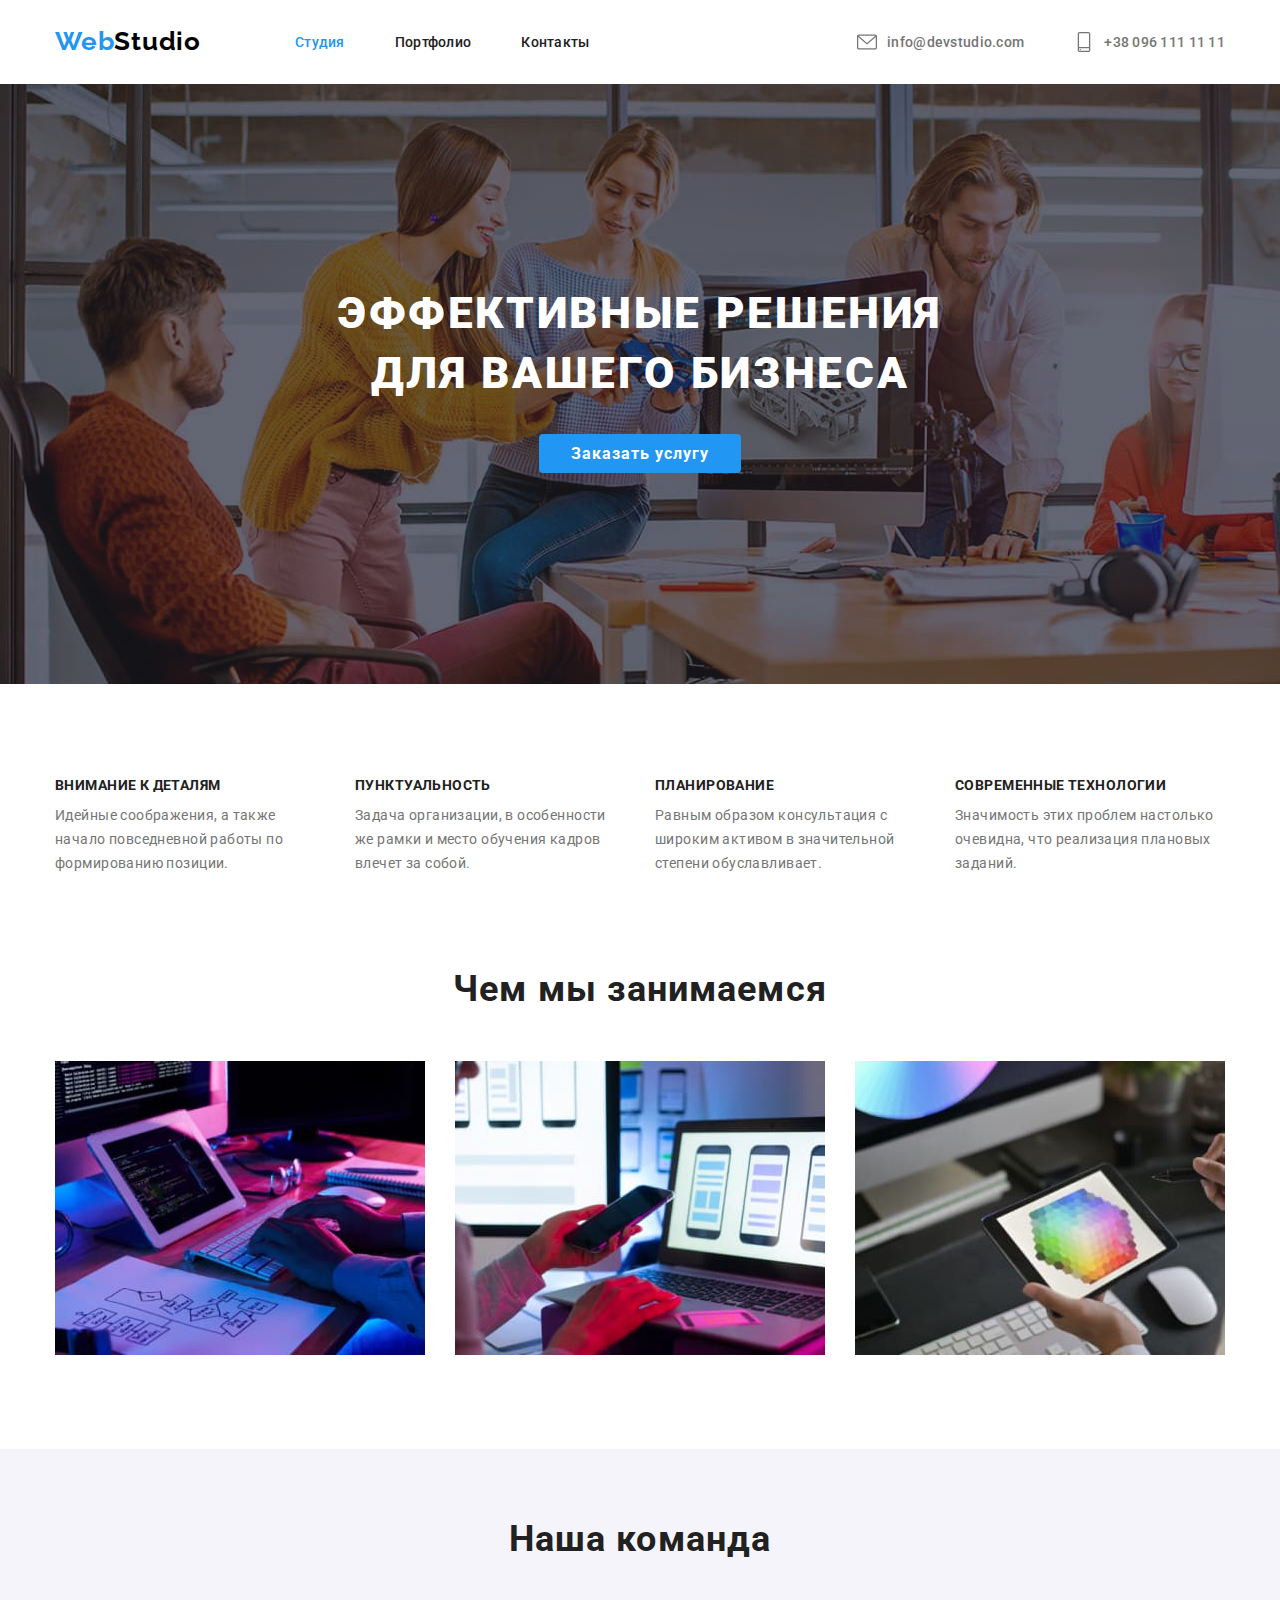
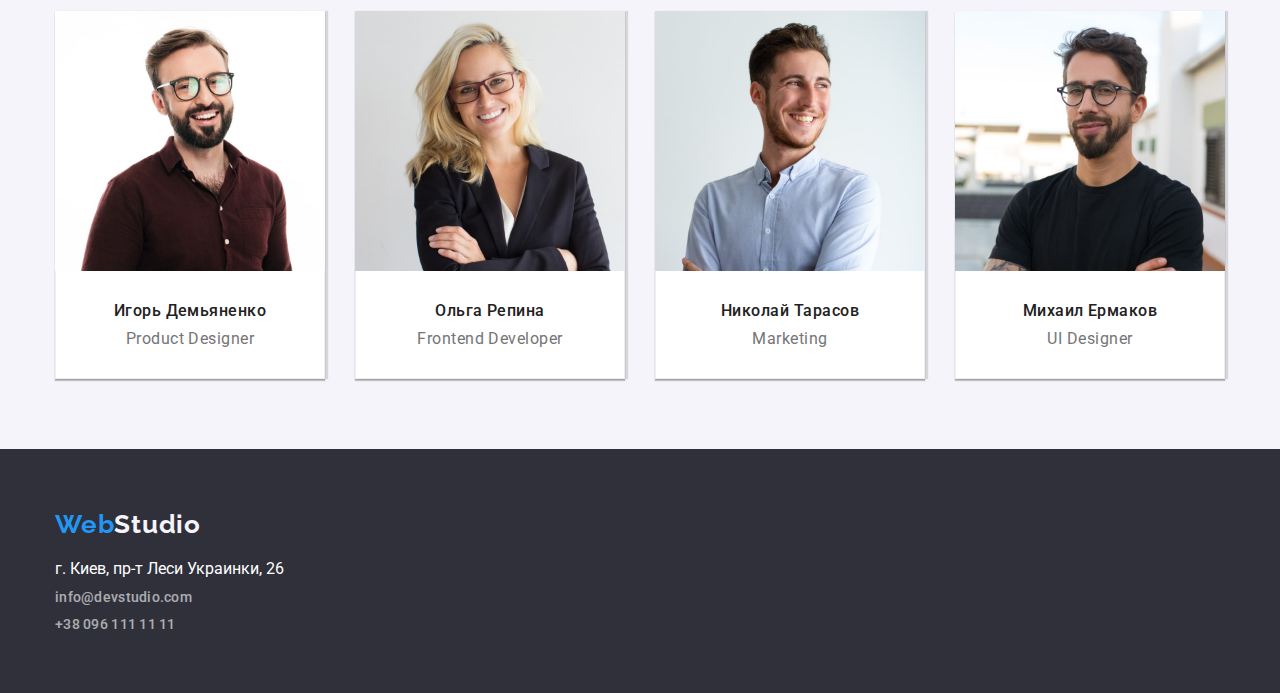
==== index.html @ e435bd5f "svg heder" ====
<!DOCTYPE html>
<html lang="ru">
  <head>
    <meta charset="UTF-8" />
    <meta http-equiv="X-UA-Compatible" content="IE=edge" />
    <meta name="viewport" content="width=device-width, initial-scale=1.0" />
    <title>Document</title>
    <link
      href="https://cdnjs.cloudflare.com/ajax/libs/modern-normalize/1.1.0/modern-normalize.min.css"
      rel="stylesheet"
    />
    <link rel="preconnect" href="https://fonts.googleapis.com" />
    <link rel="preconnect" href="https://fonts.gstatic.com" crossorigin />
    <link
      href="https://fonts.googleapis.com/css2?family=Raleway:wght@700&family=Roboto:wght@400;500;700;900&display=swap"
      rel="stylesheet"
    />
    <link rel="stylesheet" href="./css/styles.css" />
  </head>
  <body>
    <!-- Шапка макета -->
    <header class="page-header">
      <div class="container header-container">
        <nav class="nav-flex">
          <a href="/" class="logo decoration"> <span class="web">Web</span>Studio </a>

          <ul class="site-nav">
            <li class="li-site-nav">
              <a href="./index.html" class="link decoration current">Студия</a>
            </li>
            <li class="li-site-nav">
              <a href="./portfolio.html" class="link decoration">Портфолио</a>
            </li>
            <li class="li-site-nav"><a href="" class="link decoration">Контакты</a></li>
          </ul>
        </nav>

        <ul class="auht-nav">
          <li class="li-auht">
            <a href="mailto:info@devstudio.com" class="nav decoration">
              <svg class="link-icon">
                <use href="./images/icons.svg#icon-envelope-hover-1">  
                </use>
              </svg> info@devstudio.com </a>
          </li>
          <li class="li-auht">
            <a href="tel:+380961111111" class="nav decoration"> <svg class="link-icon">
                <use href="./images/icons.svg#icon-smartphone-1">   
                </use>
              </svg> +38 096 111 11 11</a>
          </li>
        </ul>
      </div>
    </header>
    <!-- Блок герой -->
    <main>
      <section class="main-title">
        <div class="container container-heroes">
          <h1 class="title-text">Эффективные решения для вашего бизнеса</h1>
          <button type="button-main" aria-label="Заказать услугу" class="hero-buton">Заказать услугу</button>
        </div>
      </section>

      <!-- Блок наша особенность -->
      <section class="section">
        <div class="container color">
          <h2 class="visually-hidden">Особнности</h2>
          <ul class="box-item">
            <li class="box-li">
              <h3 class="subtitle-list">Внимание к деталям</h3>
              <p class="text">
                Идейные соображения, а также начало повседневной работы по формированию позиции.
              </p>
            </li>
            <li class="box-li">
              <h3 class="subtitle-list">Пунктуальность</h3>
              <p class="text">
                Задача организации, в особенности же рамки и место обучения кадров влечет за собой.
              </p>
            </li>
            <li class="box-li">
              <h3 class="subtitle-list">Планирование</h3>
              <p class="text">
                Равным образом консультация с широким активом в значительной степени обуславливает.
              </p>
            </li>
            <li class="box-li">
              <h3 class="subtitle-list">Современные технологии</h3>
              <p class="text">
                Значимость этих проблем настолько очевидна, что реализация плановых заданий.
              </p>
            </li>
          </ul>
        </div>
      </section>
      <!-- Блок Чем мы занимаемся -->
      <section class="section-img">
        <div class="container">
          <h2 class="section-title">Чем мы занимаемся</h2>
          <ul class="box-doing">
            <li class="doing-img">
              <img src="./images/box_1.jpg" alt="пример работы" width="370" class="img" />
            </li>
            <li class="doing-img">
              <img src="./images/box_2.jpg" alt="пример работы" width="370" class="img" />
            </li>
            <li class="doing-img">
              <img src="./images/box_3.jpg" alt="пример работы" width="370" class="img" />
            </li>
          </ul>
        </div>
      </section>
      <!-- Наша команда -->
      <section class="section-color">
        <div class="container comand-container">
          <h2 class="section-title">Наша команда</h2>
          <ul class="box-comand">
            <li class="comand-li">
              <img
                src="./images/product_designer.jpg"
                alt="дизайнер"
                width="270"
                height="260"
                class="img"
              />
              <div class="comand-div">
                <h3 class="subtitle-name">Игорь Демьяненко</h3>
                <p lang="en" class="profeshion-text">Product Designer</p>
              </div>
            </li>
            <li class="comand-li">
              <img
                src="./images/frontend_developer.jpg"
                alt="разрабочик"
                width="270"
                height="260"
                class="img"
              />
              <div class="comand-div">
                <h3 class="subtitle-name">Ольга Репина</h3>
                <p lang="en" class="profeshion-text">Frontend Developer</p>
              </div>
            </li>
            <li class="comand-li">
              <img
                src="./images/marketing.jpg"
                alt="маркетолог"
                width="270"
                height="260"
                class="img"
              />
              <div class="comand-div">
                <h3 class="subtitle-name">Николай Тарасов</h3>
                <p lang="en" class="profeshion-text">Marketing</p>
              </div>
            </li>
            <li class="comand-li">
              <img
                src="./images/ul_designer.jpg"
                alt="дизайнер"
                width="270"
                height="260"
                class="img"
              />
              <div class="comand-div">
                <h3 class="subtitle-name">Михаил Ермаков</h3>
                <p lang="en" class="profeshion-text">UI Designer</p>
              </div>
            </li>
          </ul>
        </div>
      </section>
    </main>

    <!-- футер -->
    <footer class="footer">
      <div class="container footer-wrapper">
          <a href="/" class="logo-footer decoration">
            <span class="web">Web</span><span class="text-studio">Studio</span>
          </a>
        <address class="footer-block">
          <ul>
            <li>
             <a class="adress-li" href="https://goo.gl/maps/zG4fFwA3g8CC15fF7"> г. Киев, пр-т Леси Украинки, 26</a></li>
            <li>
              <a href="mailto:info@devstudio.com" class="footer-link">info@devstudio.com</a>
            </li>
            <li>
              <a class="footer-link" href="tel:+380961111111">+38 096 111 11 11</a>
            </li>
          </ul>
        </address>
      </div>
    </footer>
  </body>
</html>
---- css/styles.css ----
:root {
  --primary-text-color: #212121;
  --secondary-text-color: #757575;
  --acent-text-color: #2196f3;
  --header-text-color: #ffffff;
  --logo-text-color: #000000;
  --footer-background: #2f303a;
  --background-bootun: #f5f4fa;
  --footer-nav-text: 255, 255, 255;
  --button-border: #ececec;
  --section-color: #f5f4fa;
}

/* scroll */

body::-webkit-scrollbar {
  width: 3px;
}

body::-webkit-scrollbar-track {
  box-shadow: inset 0 0 6px rgba(0, 0, 0, 0.3);
}

body::-webkit-scrollbar-thumb {
  background-color: darkgrey;
  outline: 1px solid slategrey;
}

/* end scroll  */

ul {
  margin: 0;
  padding: 0;
  list-style: none;
}

.decoration {
  text-decoration: none;
}

p,
h1,
h2,
h3,
h4,
h5,
h6 {
  margin: 0;
}

body {
  font-family: 'Roboto', sans-serif;
  color: var(--primary-text-color);
  font-style: normal;
}

address {
  font-family: 'Roboto', sans-serif;
  color: var(--section-color);
  font-style: normal;
}

.img {
  display: block;
  max-width: 100%;
  height: auto;
}

.container {
  width: 1200px;
  margin: 0 auto;
  padding-left: 15px;
  padding-right: 15px;
}

/* Шапка макета */
.header-container {
  display: flex;
}

.nav-flex {
  display: flex;
  align-items: center;
}

.site-nav {
  display: flex;
}

.li-site-nav:not(:last-child) {
  margin-right: 50px;
}

.auht-nav {
  display: flex;
  align-items: center;
  margin-left: auto;
}

.li-site-nav:not(:last-child) {
  margin-right: 50px;
}
.decoration.current {
  color: var(--acent-text-color);
}

.logo {
  color: var(--logo-text-color);
  margin-right: 94px;

  font-family: 'Raleway', sans-serif;
  font-weight: 700;
  font-size: 26px;
  line-height: 1.2;
  letter-spacing: 0.03em;
}

.web {
  color: var(--acent-text-color);
}

.site-nav .link {
  display: block;
  padding-top: 32px;
  padding-bottom: 32px;
  

  color: var(--primary-text-color);

  font-weight: 500;
  font-size: 14px;
  line-height: 16px;
  letter-spacing: 0.02em;
}

.auht-nav .nav {
  display: flex;
  padding-top: 32px;
  padding-bottom: 32px;
 align-items: center;
  color: var(--secondary-text-color);

  font-weight: 500;
  font-size: 14px;
  line-height: 16px;
  letter-spacing: 0.02em;
}

.link-icon{
  display: flex;
  margin-right: 10px;
  width: 20px;
  height: 20px;
  fill: var(--secondary-text-color);
}

 .link-icon:hover,
 .link-icon:focus{
  background-color: var(--acent-text-color);
 }
 
 .link-icon:hover svg,
 .link-icon:focus svg {
  fill: var(--acent-text-color);
 }
.auht-nav .li-auht + .li-auht {
  margin-left: 50px;
}

.site-nav .link:hover,
.site-nav .link:focus {
  color: var(--acent-text-color);
}

.auht-nav .nav:hover,
.auht-nav .nav:focus {
  color: var(--acent-text-color);
}

.site-nav .link.current {
  color: var(--acent-text-color);
}

/* блок герой */
.main-title {
  box-sizing: border-box;
  max-width: 1600px;
  height: 600px;
  margin: 0 auto;
  background-color: var(--footer-background);
  padding-top: 200px;
  padding-bottom: 200px;
  text-align: center;
  background-image: linear-gradient(
    to right,
    rgba(47, 48, 58, 0.4),
    rgba(47, 48, 58, 0.4)
  ), url(../images/Img\ \(1\).jpg);
  

}

.section{
  padding-top: 94px;
  padding-bottom: 94px;
}

.title-text {
  width: 696px;
  margin: 0 auto;
  margin-bottom: 30px;
  text-align: center;

  color: var(--header-text-color);

  font-weight: 900;
  font-size: 44px;
  line-height: 1.36;

  letter-spacing: 0.06em;
  text-transform: uppercase;
}

.hero-buton {
  display: block;
  border: 1px solid var(--acent-text-colo);
  margin: 0 auto;
  border-radius: 4px;
  padding: 10px 32px;

  align-items: center;
  text-align: center;

  background-color: var(--acent-text-color);
  color: var(--header-text-color);

  cursor: pointer;
  font-weight: 700;
  font-size: 16px;
  line-height: 1.2;
  letter-spacing: 0.06em;
}
/* Блок наша особенность */
.box-item {
  display: flex;
}

.box-li {
  display: block;
  width: 270px;
}

.box-li:not(:last-child) {
  margin-right: 30px;
}

.visually-hidden {
  position: absolute;
  clip: rect(0 0 0 0);
  width: 1px;
  height: 1px;
  margin: -1px;
}

.section-title {
  margin-bottom: 50px;

  font-weight: 700;
  font-size: 36px;
  line-height: 1.16;
  text-align: center;
  letter-spacing: 0.03em;
}

.subtitle-list {
  margin-bottom: 10px;

  font-weight: 700;
  font-size: 14px;
  line-height: 1.14;
  letter-spacing: 0.03em;
  text-transform: uppercase;
}

.text {
  color: var(--secondary-text-color);

  font-size: 14px;
  line-height: 1.7;
  letter-spacing: 0.03em;
}

/* <!-- Блок Чем мы занимаемся --> */
.section-img{
  padding-bottom: 94px;
}
.box-doing {
  display: flex;
}

.doing-img {
  display: block;
}

.doing-img:not(:last-child) {
  margin-right: 30px;
}
/* <!-- Наша команда --> */
.section-color{
  box-sizing: border-box;
  max-width: 1600px;
  height: 600px;
  margin: 0 auto;
  text-align: center;
 background-color: var(--section-color);
 padding-top: 94px;
 padding-bottom: 94px;
}

.comand-container {
  height: 100%;
  display: flex;
  align-items: center;
  justify-content: center;
  flex-direction: column;
}

.box-comand {
  display: flex;
}

.comand-li:not(:last-child) {
  margin-right: 30px;
}

.comand-li {
  box-shadow: 0px 2px 1px rgba(0, 0, 0, 0.2), 0px 1px 1px rgba(0, 0, 0, 0.14),
    3px 0px 1px rgba(0, 0, 0, 0.12);
}

.comand-div {
  text-align: center;
  padding-top: 30px;
  padding-bottom: 30px;
  border: 1px solid #eeeeee;
  border-top: none;

  background-color: var(--header-text-color);
}

.subtitle-name {
  margin-bottom: 10px;
  font-weight: 500;
  font-size: 16px;
  line-height: 19px;
  letter-spacing: 0.03em;
}

.profeshion-text {
  color: var(--secondary-text-color);

  font-size: 16px;
  line-height: 1.18;
  letter-spacing: 0.03em;
}

/* портфолио */

.border {
  border-bottom: 1px solid #ececec;
}

.portfolio-button {
  display: flex;
  flex-wrap: wrap;
}

.portfolio-button {
  margin-bottom: 54px;
  justify-content: center;
  text-align: center;
}
.button-text {
  border: 1px solid var(--button-border);
  border-radius: 4px;
  padding: 6px 22px;

  border-style: none;
  background-color: var(--background-bootun);
  color: var(--primary-text-color);
  box-shadow: 0px 2px 1px rgba(0, 0, 0, 0.2);

  font-weight: 500;
  font-size: 16px;
  line-height: 1.6;
  letter-spacing: 0.03em;
}
 
.button-wrapper:not(:last-child) {
  margin-right: 8px;
}

.button-text:hover,
.button-text:focus {
  background-color: var(--acent-text-color);
  color: var(--header-text-color);
  cursor: pointer;
}

.portfolio-flex {
  display: flex;
  flex-wrap: wrap;
  margin-left: -30px;
  margin-top: -30px;
  
}

.li-img {
  flex-basis: calc((100% - 3 * 30px) / 3);
  margin-left: 30px;
  margin-top: 30px;
}

.li-img a {
  text-decoration: none;
  color: var(--primary-text-color);
}

.li-img:hover,
.li-img:focus{
box-shadow: 0px 3px 3px rgb(0 0 0 / 25%);
}

.link-border {
  padding: 20px 24px;
  border: 1px solid #eeeeee;
  border-top: none;
}

.portfolio-title {
  margin-bottom: 5px;

  font-weight: 700;
  font-size: 18px;
  line-height: 2;
  letter-spacing: 0.06em;
}
.text-portfolio {
  font-size: 16px;
  line-height: 1.8;
  letter-spacing: 0.03em;
  color: var(--secondary-text-color);
}

/* footer */

footer {
  color: #fff;
}

.footer {
  box-sizing: border-box;
  max-width: 1600px;
  margin: 0 auto;
  background-color: var(--footer-background);
  padding: 60px 0;
}

.text-studio {
  color: var(--background-bootun);
}

address li:not(:last-child){
 margin-bottom: 9px;
}

.footer-wrapper {
  height: 100%;
}

 .logo-footer {
   display: block;
  margin-bottom: 20px; 
  
  font-family: 'Raleway', sans-serif;
  font-weight: 700;
  font-size: 26px;
  line-height: 1.2;
  letter-spacing: 0.03em;
}

.adress-li{
  text-decoration: none;
  color: var(--header-text-color);
}

.footer-link {
  text-decoration: none;
  color: var(--header-text-color);
  font-weight: 500;
  font-size: 14px;
  line-height: 16px;
  letter-spacing: 0.02em;
  opacity: 0.6;
}
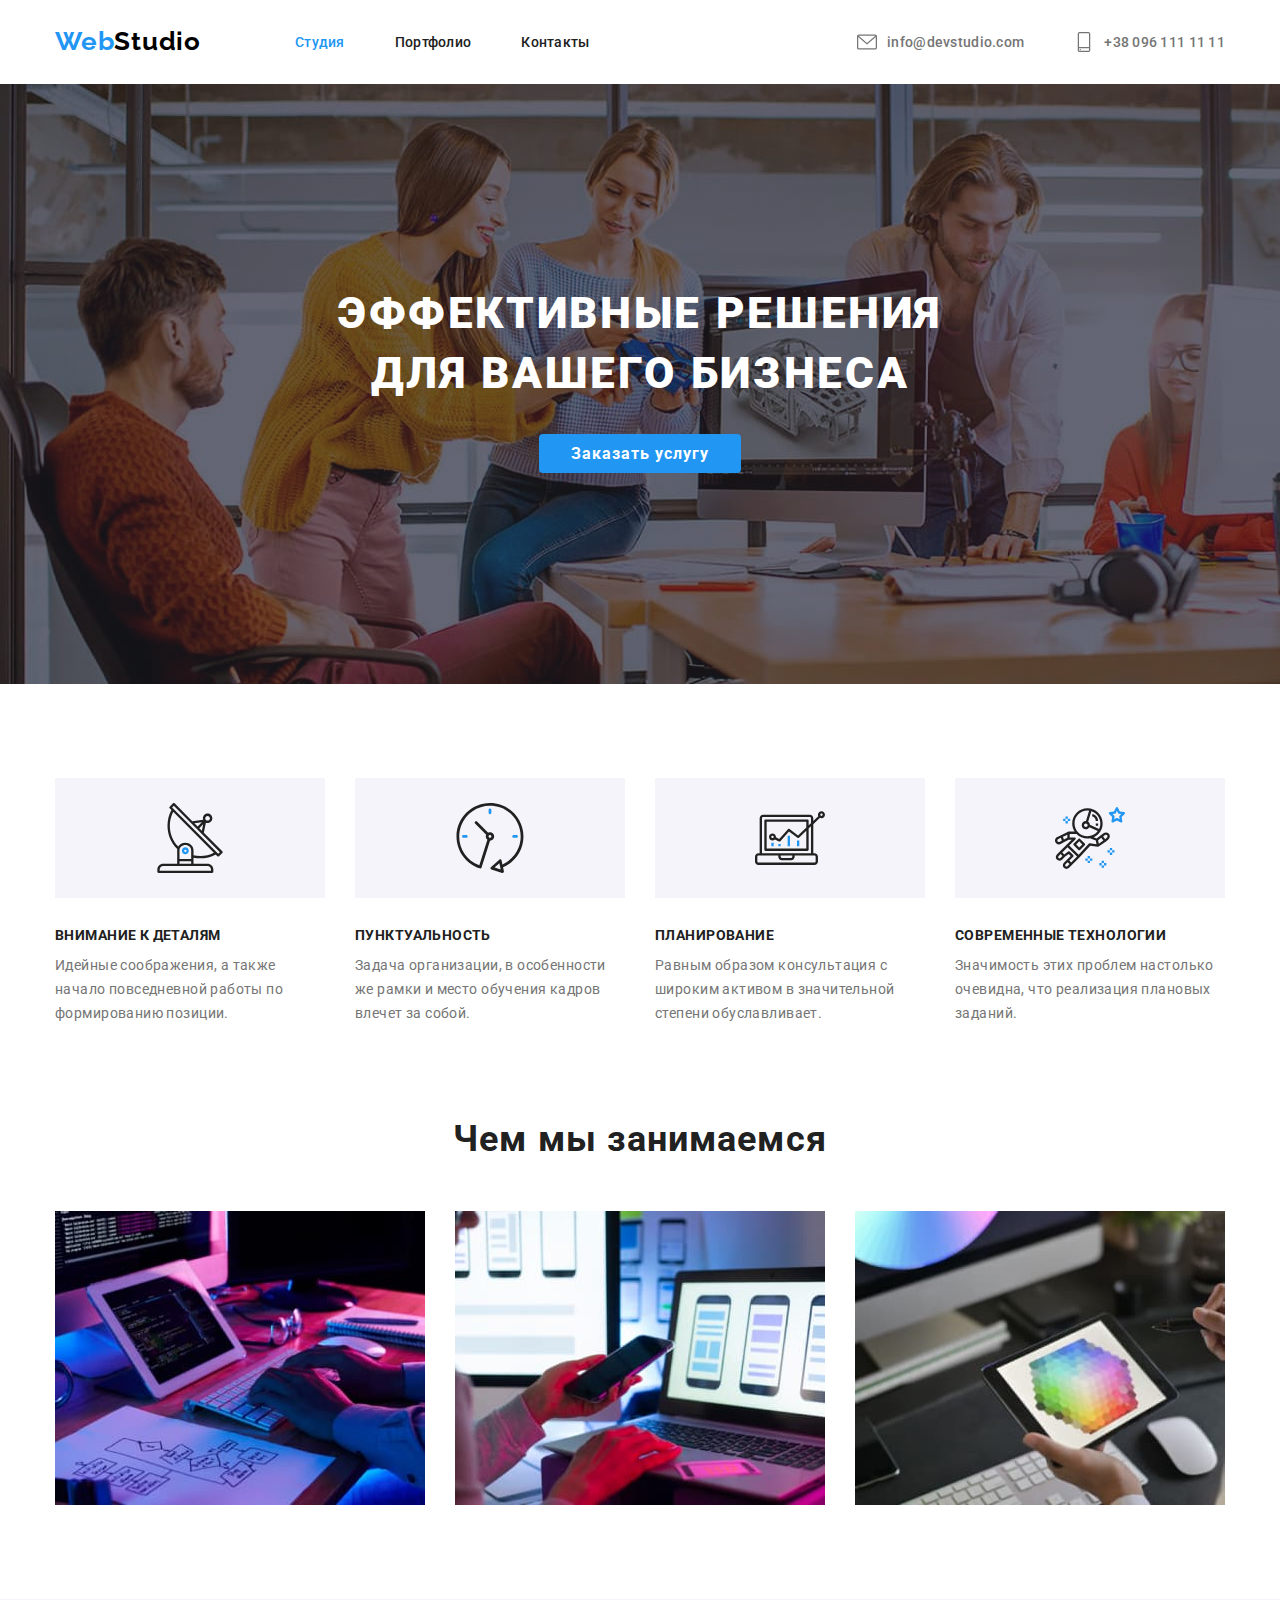
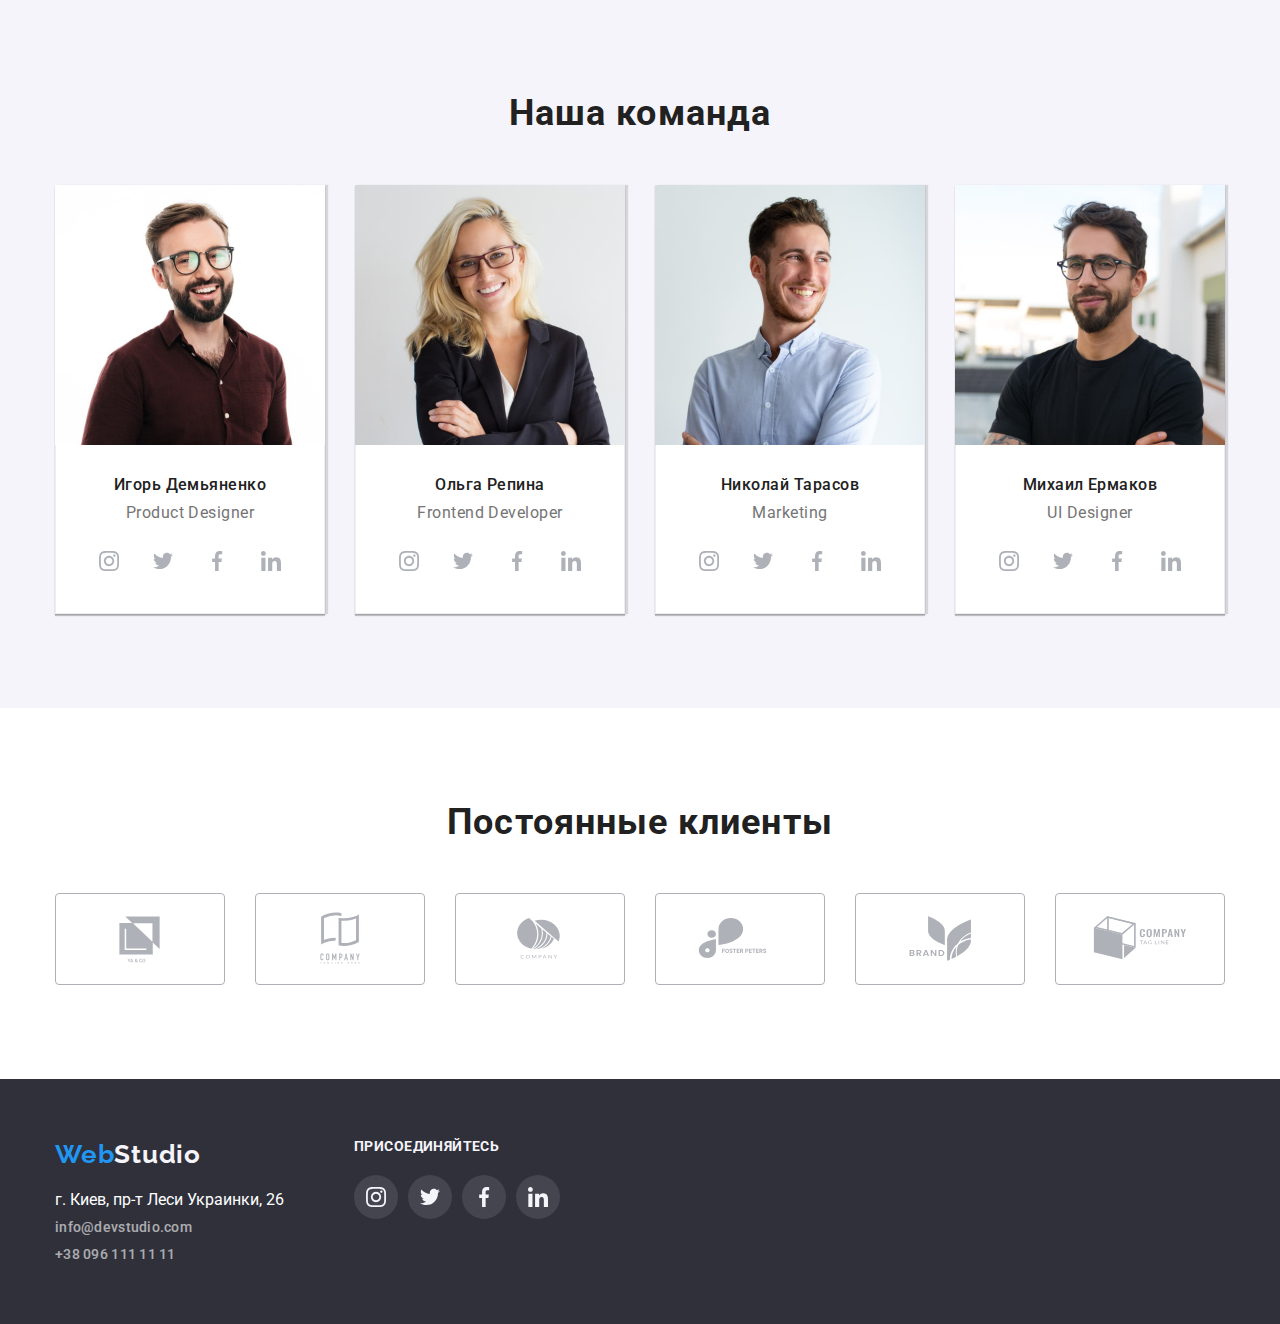
==== commit c6d41591: "hover icon" ====
--- a/index.html
+++ b/index.html
@@ -62,29 +62,50 @@
       </section>
 
       <!-- Блок наша особенность -->
-      <section class="section">
-        <div class="container color">
+      <section class="container section-box">
+        <div class=" ">
           <h2 class="visually-hidden">Особнности</h2>
           <ul class="box-item">
             <li class="box-li">
+               <div class="box-conteiner">
+                 <svg class="box-icon">
+                <use href="./images/icons.svg#icon-antenna-1">  </use>
+              </svg>
+            </div>
               <h3 class="subtitle-list">Внимание к деталям</h3>
               <p class="text">
                 Идейные соображения, а также начало повседневной работы по формированию позиции.
               </p>
             </li>
             <li class="box-li">
+               <div class="box-conteiner">
+                 <svg class="box-icon">
+                <use href="./images/icons.svg#icon-clock-1">  </use>
+              </svg>
+            </div>
               <h3 class="subtitle-list">Пунктуальность</h3>
               <p class="text">
                 Задача организации, в особенности же рамки и место обучения кадров влечет за собой.
               </p>
             </li>
             <li class="box-li">
+                <div class="box-conteiner">
+                 <svg class="box-icon">
+                <use href="./images/icons.svg#icon-diagram-1">  </use>
+              </svg>
+            </div>
               <h3 class="subtitle-list">Планирование</h3>
               <p class="text">
                 Равным образом консультация с широким активом в значительной степени обуславливает.
               </p>
             </li>
             <li class="box-li">
+               <div class="box-conteiner">
+                 <svg class="box-icon">
+                <use href="./images/icons.svg#icon-astronaut-1">  </use>
+              </svg>
+            </div>
+              </svg>
               <h3 class="subtitle-list">Современные технологии</h3>
               <p class="text">
                 Значимость этих проблем настолько очевидна, что реализация плановых заданий.
@@ -94,7 +115,7 @@
         </div>
       </section>
       <!-- Блок Чем мы занимаемся -->
-      <section class="section-img">
+      <section class="section">
         <div class="container">
           <h2 class="section-title">Чем мы занимаемся</h2>
           <ul class="box-doing">
@@ -126,6 +147,39 @@
               <div class="comand-div">
                 <h3 class="subtitle-name">Игорь Демьяненко</h3>
                 <p lang="en" class="profeshion-text">Product Designer</p>
+                <ul class="comand-list">
+                  <li class="comand-item">
+                    <a href="" class="comad-href">
+                      <svg class="comand-svg">
+                        <use href="./images/icons.svg#icon-instagram-2"
+                        > </use>
+                      </svg>
+                    </a>
+                  </li>
+                  <li class="comand-item">
+                    <a href="" class="comad-href"><svg class="comand-svg">
+                        <use href="./images/icons.svg#icon-twitter-1"
+                        > </use>
+                      </svg>
+                    </a>
+                  </li>
+                  <li class="comand-item">
+                    <a href="" class="comad-href">
+                      <svg class="comand-svg">
+                        <use href="./images/icons.svg#icon-facebook-1"
+                        > </use>
+                      </svg>
+                    </a>
+                  </li>
+                  <li class="comand-item">
+                    <a href="" class="comad-href">
+                      <svg class="comand-svg">
+                        <use href="./images/icons.svg#icon-linkedin-1"
+                        > </use>
+                      </svg>
+                    </a>
+                  </li>
+                </ul>
               </div>
             </li>
             <li class="comand-li">
@@ -139,6 +193,39 @@
               <div class="comand-div">
                 <h3 class="subtitle-name">Ольга Репина</h3>
                 <p lang="en" class="profeshion-text">Frontend Developer</p>
+                <ul class="comand-list">
+                  <li class="comand-item">
+                    <a href="" class="comad-href">
+                      <svg class="comand-svg">
+                        <use href="./images/icons.svg#icon-instagram-2"
+                        > </use>
+                      </svg>
+                    </a>
+                  </li>
+                  <li class="comand-item">
+                    <a href="" class="comad-href"><svg class="comand-svg">
+                        <use href="./images/icons.svg#icon-twitter-1"
+                        > </use>
+                      </svg>
+                    </a>
+                  </li>
+                  <li class="comand-item">
+                    <a href="" class="comad-href">
+                      <svg class="comand-svg">
+                        <use href="./images/icons.svg#icon-facebook-1"
+                        > </use>
+                      </svg>
+                    </a>
+                  </li>
+                  <li class="comand-item">
+                    <a href="" class="comad-href">
+                      <svg class="comand-svg">
+                        <use href="./images/icons.svg#icon-linkedin-1"
+                        > </use>
+                      </svg>
+                    </a>
+                  </li>
+                </ul>
               </div>
             </li>
             <li class="comand-li">
@@ -152,6 +239,39 @@
               <div class="comand-div">
                 <h3 class="subtitle-name">Николай Тарасов</h3>
                 <p lang="en" class="profeshion-text">Marketing</p>
+                <ul class="comand-list">
+                  <li class="comand-item">
+                    <a href="" class="comad-href">
+                      <svg class="comand-svg">
+                        <use href="./images/icons.svg#icon-instagram-2"
+                        > </use>
+                      </svg>
+                    </a>
+                  </li>
+                  <li class="comand-item">
+                    <a href="" class="comad-href"><svg class="comand-svg">
+                        <use href="./images/icons.svg#icon-twitter-1"
+                        > </use>
+                      </svg>
+                    </a>
+                  </li>
+                  <li class="comand-item">
+                    <a href="" class="comad-href">
+                      <svg class="comand-svg">
+                        <use href="./images/icons.svg#icon-facebook-1"
+                        > </use>
+                      </svg>
+                    </a>
+                  </li>
+                  <li class="comand-item">
+                    <a href="" class="comad-href">
+                      <svg class="comand-svg">
+                        <use href="./images/icons.svg#icon-linkedin-1"
+                        > </use>
+                      </svg>
+                    </a>
+                  </li>
+                </ul>
               </div>
             </li>
             <li class="comand-li">
@@ -165,7 +285,100 @@
               <div class="comand-div">
                 <h3 class="subtitle-name">Михаил Ермаков</h3>
                 <p lang="en" class="profeshion-text">UI Designer</p>
+                <ul class="comand-list">
+                  <li class="comand-item">
+                    <a href="" class="comad-href">
+                      <svg class="comand-svg">
+                        <use href="./images/icons.svg#icon-instagram-2"
+                        > </use>
+                      </svg>
+                    </a>
+                  </li>
+                  <li class="comand-item">
+                    <a href="" class="comad-href"><svg class="comand-svg">
+                        <use href="./images/icons.svg#icon-twitter-1"
+                        > </use>
+                      </svg>
+                    </a>
+                  </li>
+                  <li class="comand-item">
+                    <a href="" class="comad-href">
+                      <svg class="comand-svg">
+                        <use href="./images/icons.svg#icon-facebook-1"
+                        > </use>
+                      </svg>
+                    </a>
+                  </li>
+                  <li class="comand-item">
+                    <a href="" class="comad-href">
+                      <svg class="comand-svg">
+                        <use href="./images/icons.svg#icon-linkedin-1"
+                        > </use>
+                      </svg>
+                    </a>
+                  </li>
+                </ul>
+                </ul>
               </div>
+            </li>
+          </ul>
+        </div>
+      </section>
+
+      <!-- /* card-section */ -->
+
+      <section class="container section">
+        <h2 class="section-title">Постоянные клиенты</h2>
+        <div class="card-section">
+          <ul class="card-list">
+            <li class="card-item">
+              <a href="" class="card-href ">
+               <svg class="card-svg">
+                <use href="./images/icons.svg#icon-Logo-6">
+
+                </use>
+               </svg>           
+              </a>
+            </li>
+             <li class="card-item">
+              <a href="" class="card-href ">
+                 <svg class="card-svg">
+                <use href="./images/icons.svg#icon-Logo-1">
+                </use>
+               </svg>
+              </a>
+            </li>
+             <li class="card-item">
+              <a href="" class="card-href">
+                <svg class="card-svg">
+                <use href="./images/icons.svg#icon-Logo-2">
+                </use>
+               </svg>
+              </a>
+            </li>
+             <li class="card-item">
+              <a href="" class="card-href">
+              <svg class="card-svg">
+                <use href="./images/icons.svg#icon-Logo-3">
+                </use>
+               </svg>
+              </a>
+            </li>
+             <li class="card-item">
+              <a href="" class="card-href">
+                <svg class="card-svg">
+                <use href="./images/icons.svg#icon-Logo-4">
+                </use>
+               </svg>
+              </a>
+            </li>
+             <li class="card-item">
+              <a href="" class="card-href">
+                <svg class="card-svg">
+                <use href="./images/icons.svg#icon-Logo-5">
+                </use>
+               </svg>
+              </a>
             </li>
           </ul>
         </div>
@@ -173,8 +386,9 @@
     </main>
 
     <!-- футер -->
-    <footer class="footer">
-      <div class="container footer-wrapper">
+    <footer class="footer ">
+      <div class="container footer-conteiner">
+      <div class=" footer-wrapper">
           <a href="/" class="logo-footer decoration">
             <span class="web">Web</span><span class="text-studio">Studio</span>
           </a>
@@ -191,6 +405,44 @@
           </ul>
         </address>
       </div>
+      <div class="footer-box">
+        <h2 class="footer-text">присоединяйтесь</h2>
+        <ul class="foter-list">
+          <li class="footer-item">
+            <a href="" class="footer-links">
+              <svg class="footer-svg">
+                <use href="./images/icons.svg#icon-instagram-2">
+                </use>
+              </svg>
+            </a>
+          </li>
+           <li class="footer-item">
+            <a href="" class="footer-links">
+              <svg class="footer-svg">
+                <use href="./images/icons.svg#icon-twitter-1">
+                </use>
+              </svg>
+            </a>
+          </li>
+           <li class="footer-item">
+            <a href="" class="footer-links">
+              <svg class="footer-svg">
+                <use href="./images/icons.svg#icon-facebook-1">
+                </use>
+              </svg>
+            </a>
+          </li>
+           <li class="footer-item">
+            <a href="" class="footer-links">
+              <svg class="footer-svg">
+                <use href="./images/icons.svg#icon-linkedin-1">
+                </use>
+              </svg>
+            </a>
+          </li>
+        </ul>
+      </div>
+      </div>
     </footer>
   </body>
 </html>
--- a/css/styles.css
+++ b/css/styles.css
@@ -9,6 +9,7 @@
   --footer-nav-text: 255, 255, 255;
   --button-border: #ececec;
   --section-color: #f5f4fa;
+  --icon-color: #AFB1B8;
 }
 
 /* scroll */
@@ -151,18 +152,9 @@
   margin-right: 10px;
   width: 20px;
   height: 20px;
-  fill: var(--secondary-text-color);
-}
-
- .link-icon:hover,
- .link-icon:focus{
-  background-color: var(--acent-text-color);
- }
- 
- .link-icon:hover svg,
- .link-icon:focus svg {
-  fill: var(--acent-text-color);
- }
+  fill: currentColor;
+}
+
 .auht-nav .li-auht + .li-auht {
   margin-left: 50px;
 }
@@ -201,8 +193,10 @@
 }
 
 .section{
-  padding-top: 94px;
-  padding-bottom: 94px;
+  max-width: 1600px;
+  margin: 0 auto;
+ padding-top: 94px;
+ padding-bottom: 94px;
 }
 
 .title-text {
@@ -241,19 +235,12 @@
   letter-spacing: 0.06em;
 }
 /* Блок наша особенность */
-.box-item {
-  display: flex;
-}
-
-.box-li {
-  display: block;
-  width: 270px;
-}
-
-.box-li:not(:last-child) {
-  margin-right: 30px;
-}
-
+
+.section-box{
+  max-width: 1600px;
+  margin: 0 auto;
+ padding-top: 94px;
+}
 .visually-hidden {
   position: absolute;
   clip: rect(0 0 0 0);
@@ -262,6 +249,54 @@
   margin: -1px;
 }
 
+.subtitle-list {
+  margin-bottom: 10px;
+
+  font-weight: 700;
+  font-size: 14px;
+  line-height: 1.14;
+  letter-spacing: 0.03em;
+  text-transform: uppercase;
+}
+
+.box-item {
+  display: flex;
+}
+
+.box-li {
+  width: 270px;
+}
+
+.box-li:not(:last-child) {
+  margin-right: 30px;
+} 
+
+.box-conteiner{
+
+width: 100%;
+height: 120px;
+margin-bottom: 30px;
+
+background-color: var(--section-color);
+
+display: flex;
+align-items: center;
+justify-content: center;
+}
+
+.box-icon{
+  width: 70px;
+  height: 70px;
+}
+
+.text {
+  color: var(--secondary-text-color);
+  font-size: 14px;
+  line-height: 1.7;
+  letter-spacing: 0.03em;
+}
+
+/* <!-- Блок Чем мы занимаемся --> */
 .section-title {
   margin-bottom: 50px;
 
@@ -271,28 +306,10 @@
   text-align: center;
   letter-spacing: 0.03em;
 }
-
-.subtitle-list {
-  margin-bottom: 10px;
-
-  font-weight: 700;
-  font-size: 14px;
-  line-height: 1.14;
-  letter-spacing: 0.03em;
-  text-transform: uppercase;
-}
-
-.text {
-  color: var(--secondary-text-color);
-
-  font-size: 14px;
-  line-height: 1.7;
-  letter-spacing: 0.03em;
-}
-
-/* <!-- Блок Чем мы занимаемся --> */
 .section-img{
+  padding-top: 94px;
   padding-bottom: 94px;
+
 }
 .box-doing {
   display: flex;
@@ -309,7 +326,6 @@
 .section-color{
   box-sizing: border-box;
   max-width: 1600px;
-  height: 600px;
   margin: 0 auto;
   text-align: center;
  background-color: var(--section-color);
@@ -362,8 +378,37 @@
   font-size: 16px;
   line-height: 1.18;
   letter-spacing: 0.03em;
-}
-
+
+  margin-bottom: 16px;
+}
+
+.comand-list{
+  display: flex;
+  justify-content: center;
+}
+
+.comand-item{
+  width: 44px;
+  height: 44px;
+}
+
+.comand-item + .comand-item{
+  margin-left: 10px;
+}
+.comad-href{
+  width: 100%;
+  height: 100%;
+  border-radius: 50%;
+  display: flex;
+  align-items: center;
+  justify-content: center;
+}
+
+.comand-svg{
+  width: 20px;
+  height: 20px;
+  fill: var(--icon-color);
+}
 /* портфолио */
 
 .border {
@@ -451,6 +496,47 @@
   letter-spacing: 0.03em;
   color: var(--secondary-text-color);
 }
+/* card-section */
+
+ .card-list{
+   display: flex;
+   justify-content: center;
+   text-align: center;
+ }
+.card-item{
+  width: 170px;
+  height: 92px;
+  display: block;
+  
+  
+}
+
+.card-item + .card-item{
+  margin-left: 30px;
+
+}
+
+.card-href{
+  width: 100%;
+  height: 100%;
+  padding: 16px 32px;  
+  display: flex;
+  align-items: center;
+  border-radius: 4px;
+  color: var(--icon-color);
+  border: 1px solid var(--icon-color);  
+}
+
+.card-svg{
+  fill: currentColor;
+}
+
+
+.card-href:hover,
+ .card-href:focus {
+  border: var(--acent-text-color) 1px solid;
+  color: var(--acent-text-color);
+} 
 
 /* footer */
 
@@ -459,12 +545,15 @@
 }
 
 .footer {
-  box-sizing: border-box;
+  
   max-width: 1600px;
   margin: 0 auto;
   background-color: var(--footer-background);
   padding: 60px 0;
 }
+.footer-conteiner{
+display: flex;
+}
 
 .text-studio {
   color: var(--background-bootun);
@@ -475,7 +564,7 @@
 }
 
 .footer-wrapper {
-  height: 100%;
+ margin-right: 70px;
 }
 
  .logo-footer {
@@ -499,7 +588,54 @@
   color: var(--header-text-color);
   font-weight: 500;
   font-size: 14px;
-  line-height: 16px;
+  line-height: 1.14;
   letter-spacing: 0.02em;
   opacity: 0.6;
 }
+.footer-box{
+display: flex;
+flex-direction: column;
+}
+.footer-text{
+  font-weight: bold;
+font-size: 14px;
+line-height: 1.14;
+letter-spacing: 0.03em;
+text-transform: uppercase;
+color: var(--background-bootun);
+margin-bottom: 20px;
+}
+.foter-list{
+  display: flex;
+  justify-content: center;
+}
+
+.footer-item{
+width: 44px;
+height: 44px;
+background-color: rgba(255, 255, 255, 0.1);;
+border-radius: 50%;
+}
+
+.footer-item + .footer-item{
+  margin-left: 10px;
+}
+
+.footer-links{
+  width: 100%;
+  height: 100%;
+  display: flex;
+  align-items: center;
+  justify-content: center;
+  border-radius: 50%;
+}
+
+.footer-links:hover,
+.footer-links:focus{
+  background-color: var(--acent-text-color) ;
+}
+.footer-svg{
+  width: 20px;
+height: 20px;
+fill: var(--background-bootun);
+}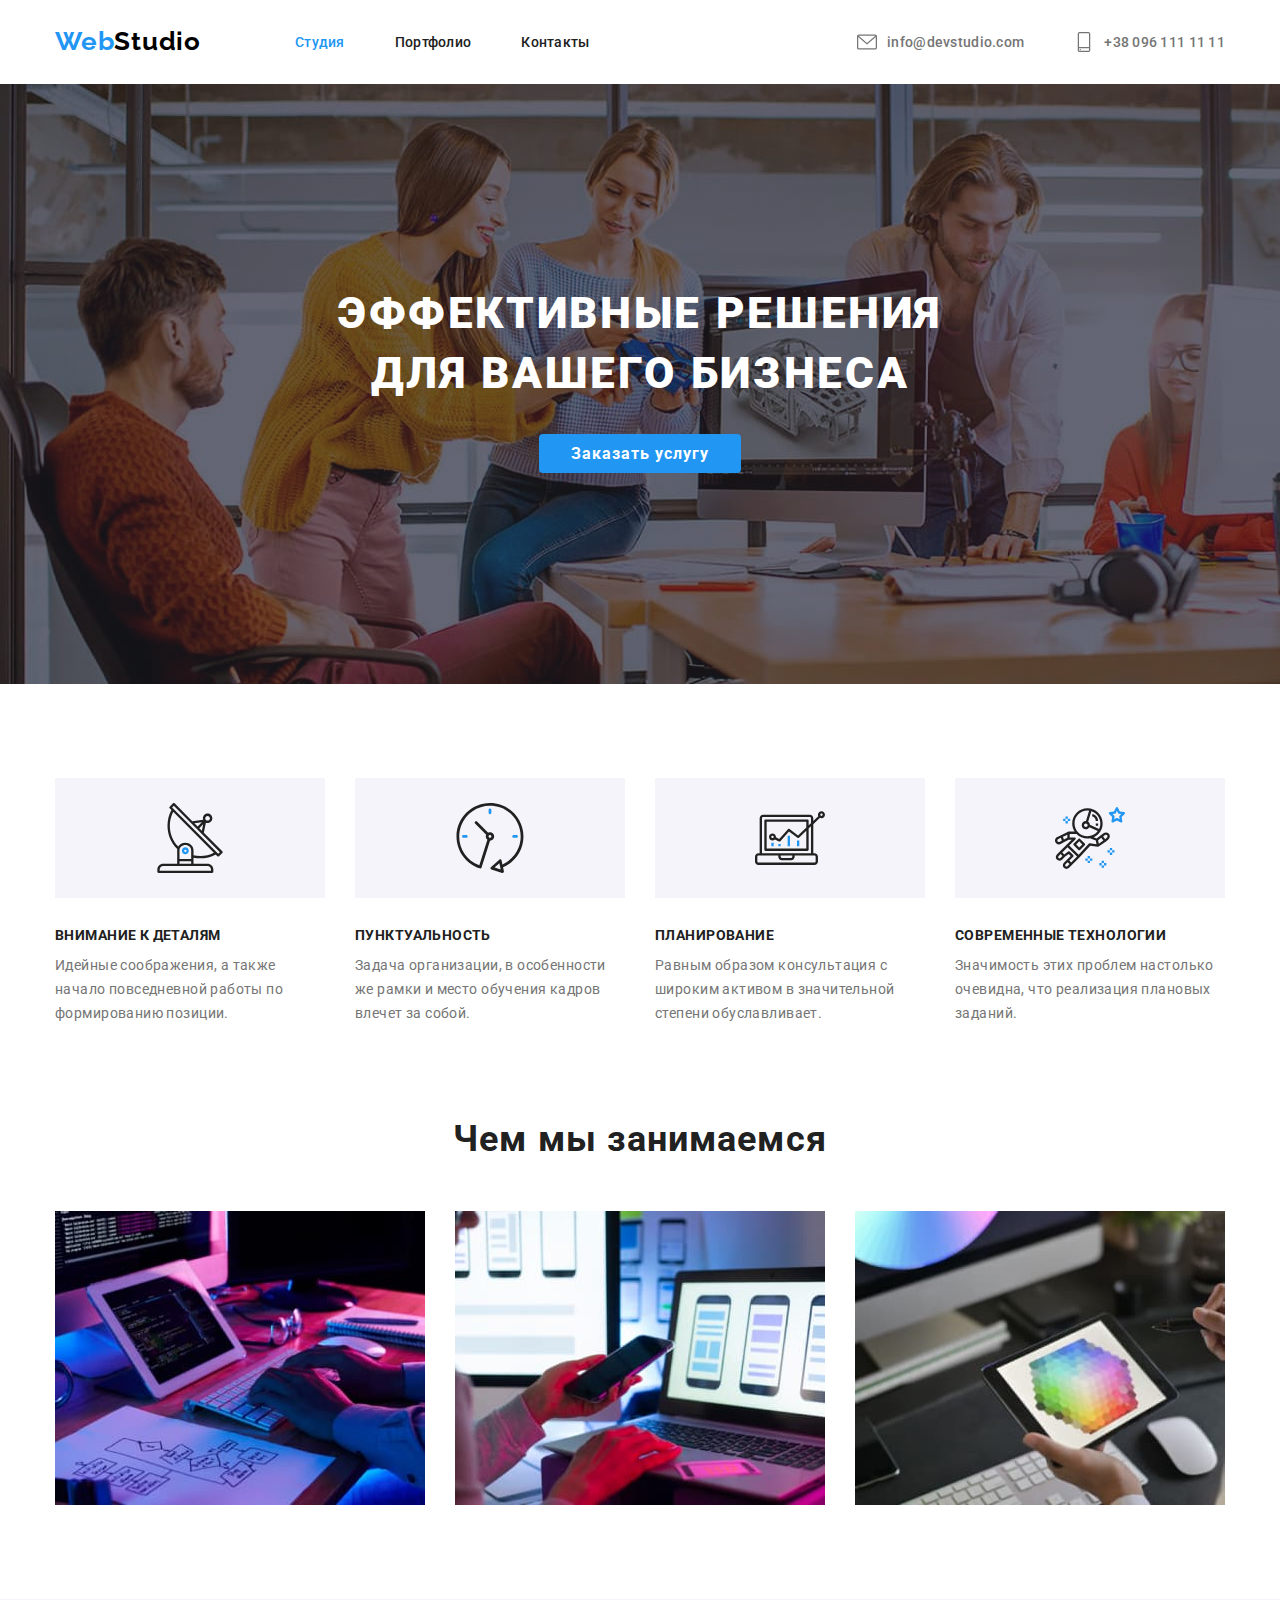
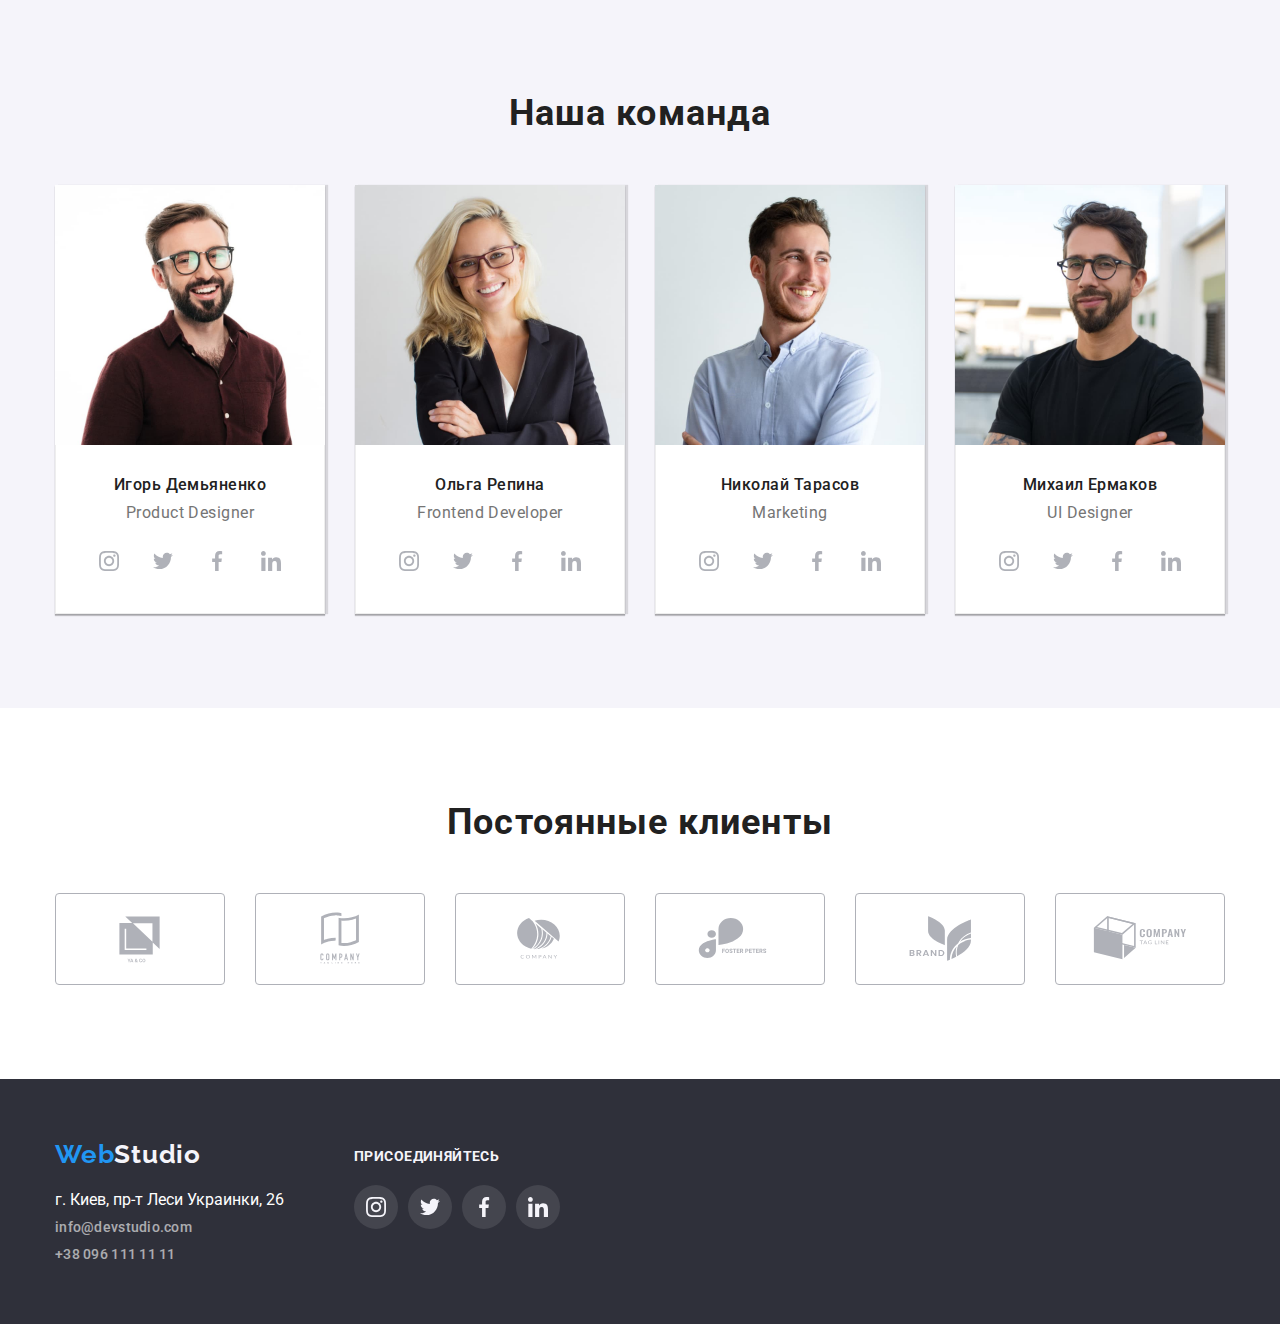
==== commit 624a4320: "chect" ====
--- a/index.html
+++ b/index.html
@@ -335,7 +335,6 @@
               <a href="" class="card-href ">
                <svg class="card-svg">
                 <use href="./images/icons.svg#icon-Logo-6">
-
                 </use>
                </svg>           
               </a>
--- a/css/styles.css
+++ b/css/styles.css
@@ -188,8 +188,6 @@
     rgba(47, 48, 58, 0.4),
     rgba(47, 48, 58, 0.4)
   ), url(../images/Img\ \(1\).jpg);
-  
-
 }
 
 .section{
@@ -402,12 +400,19 @@
   display: flex;
   align-items: center;
   justify-content: center;
+  color: var(--icon-color);
 }
 
 .comand-svg{
   width: 20px;
   height: 20px;
-  fill: var(--icon-color);
+  fill: currentColor;
+}
+
+.comad-href:hover,
+.comad-href:focus{
+  color: var(--header-text-color);
+  background-color: var(--acent-text-color);
 }
 /* портфолио */
 
@@ -592,10 +597,12 @@
   letter-spacing: 0.02em;
   opacity: 0.6;
 }
+
 .footer-box{
 display: flex;
 flex-direction: column;
 }
+
 .footer-text{
   font-weight: bold;
 font-size: 14px;
@@ -604,7 +611,9 @@
 text-transform: uppercase;
 color: var(--background-bootun);
 margin-bottom: 20px;
-}
+padding-top: 10px;
+}
+
 .foter-list{
   display: flex;
   justify-content: center;
